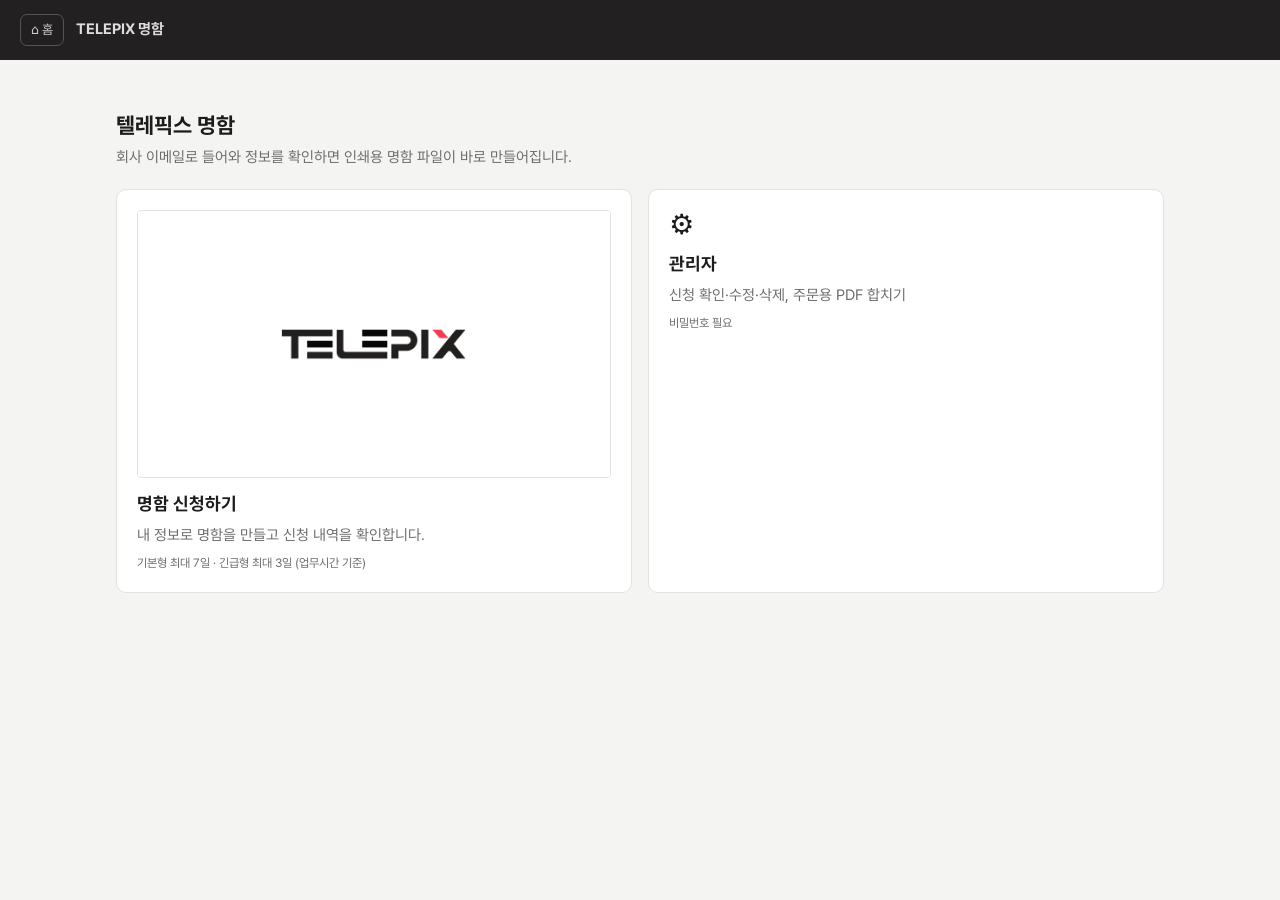
==== index.html @ 3b64cbb9 "명함 신청 사이트 첫 공개 - 홈 / 신청(apply) / 관리자(admin) 페이지 - 기본형·긴급형 CMYK PDF 생성, QR·아이콘 첨부 - 서버는 Google Apps S" ====
<!doctype html>
<html lang="ko">
<head>
<meta charset="utf-8">
<meta name="viewport" content="width=device-width, initial-scale=1">
<meta name="robots" content="noindex, nofollow">
<title>텔레픽스 명함</title>
<link rel="stylesheet" href="css/style.css">
</head>
<body>
<header>
  <a class="home" href="./" data-keep-query title="홈으로">⌂ 홈</a>
  <strong>TELEPIX 명함</strong><span class="sp"></span>
</header>
<main>
  <section class="hero">
    <h1>텔레픽스 명함</h1>
    <p class="sub">회사 이메일로 들어와 정보를 확인하면 인쇄용 명함 파일이 바로 만들어집니다.</p>
  </section>
  <nav class="choices" aria-label="메뉴">
    <a class="choice" href="apply/" data-keep-query>
      <img src="assets/front.png" alt="" class="choice-img">
      <span class="choice-title">명함 신청하기</span>
      <span class="choice-desc">내 정보로 명함을 만들고 신청 내역을 확인합니다.</span>
      <span class="choice-meta">기본형 최대 7일 · 긴급형 최대 3일 (업무시간 기준)</span>
    </a>
    <a class="choice" href="admin/" data-keep-query>
      <span class="choice-icon" aria-hidden="true">⚙</span>
      <span class="choice-title">관리자</span>
      <span class="choice-desc">신청 확인·수정·삭제, 주문용 PDF 합치기</span>
      <span class="choice-meta">비밀번호 필요</span>
    </a>
  </nav>
</main>
<script src="js/nav.js"></script>
</body>
</html>
---- css/style.css ----
@font-face { font-family: 'Pretendard'; font-weight: 400; src: url('../assets/fonts/Pretendard-Regular.otf'); }
@font-face { font-family: 'Pretendard'; font-weight: 600; src: url('../assets/fonts/Pretendard-SemiBold.otf'); }
@font-face { font-family: 'Pretendard'; font-weight: 700; src: url('../assets/fonts/Pretendard-Bold.otf'); }

:root {
  --bg: #f4f4f2; --panel: #fff; --ink: #1c1c1c; --muted: #6b6b6b; --line: #e2e2de;
  --accent: #e6324b; --ok: #1f8a4c; --warn: #b26a00; --err: #c62828;
  --radius: 10px;
}
* { box-sizing: border-box; }
body { margin: 0; background: var(--bg); color: var(--ink); font: 15px/1.55 'Pretendard', system-ui, sans-serif; }
header { background: #232021; color: #ddd; padding: 14px 20px; display: flex; align-items: center; gap: 12px; }
header img { height: 18px; filter: invert(1); }
header .sp { flex: 1; }
header button { background: none; border: 1px solid #555; color: #ccc; }
header .home { padding: 5px 10px; font-size: 13px; border: 1px solid #555; border-radius: 7px; color: #ccc; text-decoration: none; }
header .home:hover { color: #fff; border-color: #888; }
.hero { margin: 24px 0 20px; }
.choices { display: grid; grid-template-columns: repeat(auto-fit, minmax(260px, 1fr)); gap: 16px; }
.choice { display: grid; gap: 6px; align-content: start; background: var(--panel); border: 1px solid var(--line); border-radius: var(--radius); padding: 20px; color: inherit; text-decoration: none; transition: border-color .15s, box-shadow .15s; }
.choice:hover, .choice:focus-visible { border-color: #232021; box-shadow: 0 2px 10px rgba(0,0,0,.08); }
.choice-img { width: 100%; aspect-ratio: 92 / 52; object-fit: cover; border-radius: 4px; border: 1px solid var(--line); margin-bottom: 6px; }
.choice-icon { font-size: 28px; line-height: 1; margin-bottom: 6px; }
.choice-title { font-size: 18px; font-weight: 700; }
.choice-desc { color: var(--muted); }
.choice-meta { font-size: 12px; color: var(--muted); }
main { max-width: 1080px; margin: 0 auto; padding: 24px 16px 60px; }
h1 { font-size: 22px; margin: 0 0 4px; }
h2 { font-size: 17px; margin: 0 0 12px; }
p.sub { color: var(--muted); margin: 0 0 20px; }
.panel { background: var(--panel); border: 1px solid var(--line); border-radius: var(--radius); padding: 20px; margin-bottom: 16px; }
.narrow { max-width: 420px; margin: 40px auto; }
label { display: block; font-size: 13px; font-weight: 600; margin: 12px 0 4px; }
label .opt { font-weight: 400; color: var(--muted); }
label.check { display: flex; gap: 8px; align-items: center; font-weight: 600; margin-top: 16px; cursor: pointer; }
label.check input { width: auto; margin: 0; }
.invalid { border-color: var(--err); background: #fff8f8; }
.imgbox { border: 1px dashed #ccc; border-radius: 7px; padding: 10px; display: grid; gap: 8px; }
.imgbox input[type=file] { border: 0; padding: 0; }
.modal { position: fixed; inset: 0; background: rgba(0,0,0,.45); display: flex; align-items: flex-start; justify-content: center; overflow-y: auto; padding: 24px 16px; z-index: 10; }
.modal > .panel { width: 100%; max-width: 980px; margin: 0; }
.modal > .panel.ask { max-width: 420px; margin-top: 15vh; }
.ask-msg { margin: 0; white-space: pre-line; }
.busy { position: fixed; inset: 0; z-index: 1000; background: rgba(20,20,20,.55); display: flex; align-items: center; justify-content: center; cursor: wait; }
.busy-box { background: #fff; border-radius: var(--radius); padding: 24px 28px; text-align: center; max-width: 320px; box-shadow: 0 6px 24px rgba(0,0,0,.25); }
.busy-msg { font-weight: 600; margin: 12px 0 4px; }
.spinner { width: 34px; height: 34px; margin: 0 auto; border: 3px solid #ddd; border-top-color: #232021; border-radius: 50%; animation: spin .8s linear infinite; }
.spinner.small { width: 16px; height: 16px; border-width: 2px; margin: 0; }
@media (prefers-reduced-motion: reduce) { .spinner { animation-duration: 2.4s; } }
.ask-input { margin-top: 12px; }
button.danger-fill { background: var(--err); color: #fff; border-color: var(--err); }
.detail { font-size: 12px; color: var(--muted); line-height: 1.45; }
button.danger { color: var(--err); border-color: #e6b3b3; }
button.link { border: 0; background: none; padding: 0; color: #1856a8; text-decoration: underline; }
.whoami { font-size: 13px; color: var(--muted); margin: 0 0 6px; }
.whoami #who { color: var(--ink); font-weight: 600; }
.seg { display: grid; grid-template-columns: 1fr 1fr; gap: 8px; }
.seg label { margin: 0; font-weight: 400; cursor: pointer; }
.seg input { position: absolute; opacity: 0; width: 1px; height: 1px; }
.seg span { display: block; border: 1px solid #ccc; border-radius: 7px; padding: 8px 11px; font-weight: 600; }
.seg small { display: block; font-weight: 400; font-size: 12px; color: var(--muted); }
.seg input:checked + span { border-color: #232021; box-shadow: inset 0 0 0 1px #232021; background: #f6f6f4; }
.seg input:focus-visible + span { outline: 2px solid #333; outline-offset: 2px; }
input, textarea, select { width: 100%; padding: 9px 11px; border: 1px solid #ccc; border-radius: 7px; font: inherit; background: #fff; }
input:focus, textarea:focus { outline: 2px solid #333; outline-offset: -1px; }
.hint { font-size: 12px; color: var(--muted); margin-top: 3px; }
button { font: inherit; padding: 9px 16px; border-radius: 7px; border: 1px solid #bbb; background: #fff; cursor: pointer; }
button.primary { background: #232021; color: #fff; border-color: #232021; }
button.accent { background: var(--accent); color: #fff; border-color: var(--accent); }
button:disabled { opacity: .5; cursor: default; }
button.icon { padding: 8px 10px; line-height: 0; }
button.icon:hover { background: #f0f0ee; }
button.icon.spin svg { animation: spin .8s linear infinite; }
@keyframes spin { to { transform: rotate(360deg); } }
.row { display: flex; gap: 10px; align-items: center; flex-wrap: wrap; }
.row > * { flex: 0 0 auto; }
.grid2 { display: grid; grid-template-columns: 1fr 1fr; gap: 0 12px; }
.layout { display: grid; grid-template-columns: minmax(0, 380px) minmax(0, 1fr); gap: 16px; align-items: start; }
.preview { position: sticky; top: 16px; }
.cards { display: grid; gap: 12px; }
.card-face { width: 100%; aspect-ratio: 92 / 52; border-radius: 4px; box-shadow: 0 1px 6px rgba(0,0,0,.18); overflow: hidden; background: #fff; position: relative; }
.card-face svg, .card-face img { display: block; width: 100%; height: 100%; }
.trim { position: absolute; inset: calc(100% / 52 * 1) calc(100% / 92 * 1); border: 1px dashed rgba(230,50,75,.7); pointer-events: none; }
.cap { font-size: 12px; color: var(--muted); margin: 4px 0 0; }
.msg { padding: 10px 12px; border-radius: 7px; font-size: 14px; margin-top: 12px; white-space: pre-line; }
.msg.warn { background: #fff4e0; color: var(--warn); }
.msg.err { background: #fdecea; color: var(--err); }
.msg.ok { background: #e8f5ee; color: var(--ok); }
.msg.info { background: #eef2f7; color: #345; }
.msg:empty { display: none; }
.badge { display: inline-block; padding: 1px 8px; border-radius: 99px; font-size: 12px; background: #eee; }
.badge.대기 { background: #fff4e0; color: var(--warn); }
.badge.승인 { background: #e3f0ff; color: #1856a8; }
.badge.반려 { background: #fdecea; color: var(--err); }
.badge.주문완료 { background: #e8f5ee; color: var(--ok); }
.badge.대체됨, .badge.파일삭제 { color: #999; }
table { width: 100%; border-collapse: collapse; font-size: 14px; }
th, td { text-align: left; padding: 8px 6px; border-bottom: 1px solid var(--line); vertical-align: top; }
th { font-size: 12px; color: var(--muted); font-weight: 600; }
td .w { color: var(--warn); font-size: 12px; white-space: pre-line; }
.toolbar { display: flex; gap: 8px; flex-wrap: wrap; align-items: center; margin-bottom: 12px; }
.toolbar .sp { flex: 1; }
.thumb { width: 150px; aspect-ratio: 92/52; display: block; border-radius: 3px; background: #ddd; }
.hidden { display: none !important; }
.demo-banner { background: #fff4e0; color: var(--warn); text-align: center; padding: 6px; font-size: 13px; }
.tablewrap { overflow-x: auto; }
@media (max-width: 760px) {
  .layout { grid-template-columns: 1fr; }
  .preview { position: static; order: -1; }
  .grid2 { grid-template-columns: 1fr; }
  .thumb { width: 110px; }
  header { padding: 10px 16px; font-size: 14px; }
  header #who { display: none; }
  header button { padding: 5px 10px; font-size: 13px; }
}
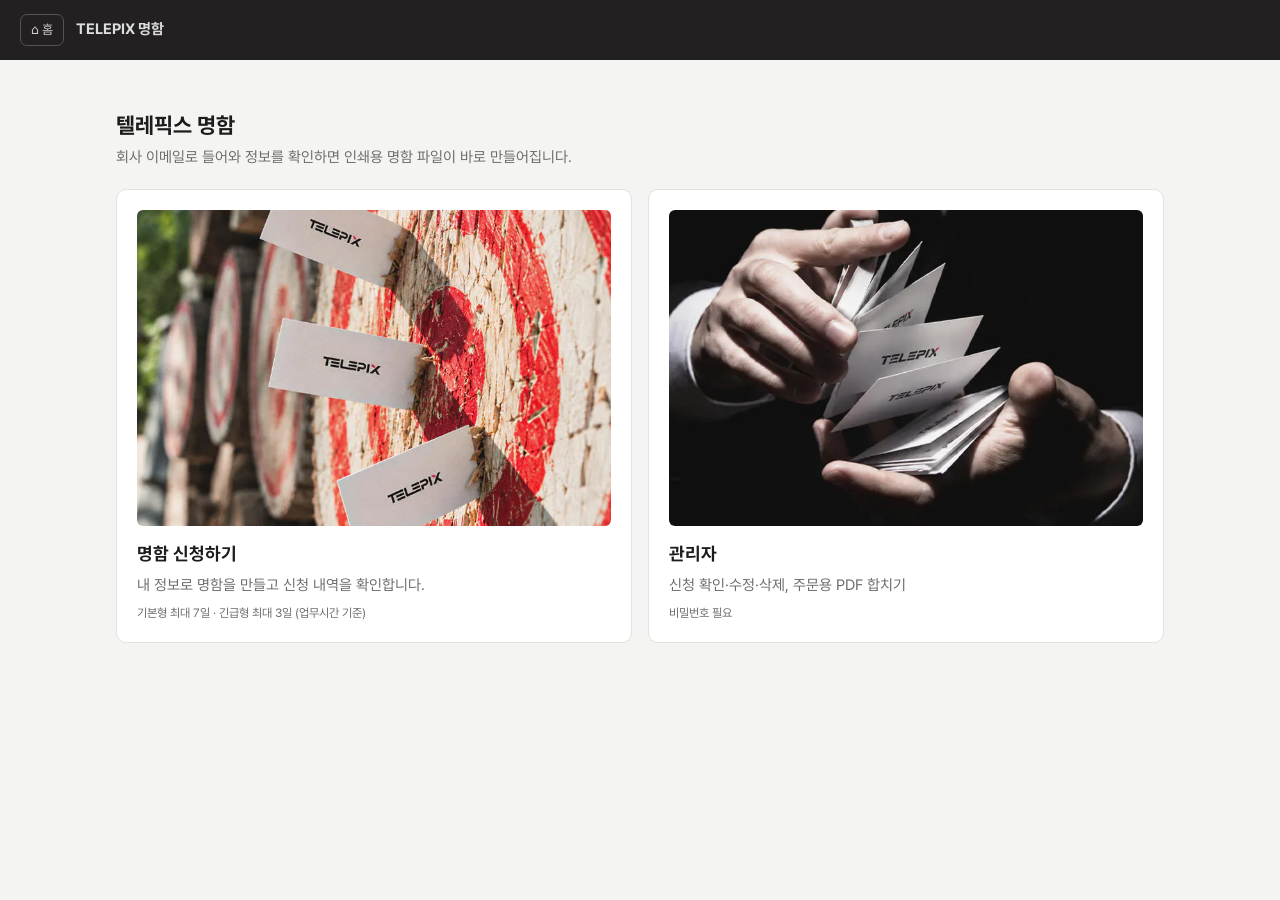
==== commit b32ca866: "홈 화면 선택 카드에 사진 추가 - 명함 신청하기: 과녁 사진, 관리자: 카드 섞는 손 사진 (webp, 3:2)  Co-Authored-By: Claude Opus 5.5 <no" ====
--- a/index.html
+++ b/index.html
@@ -19,13 +19,13 @@
   </section>
   <nav class="choices" aria-label="메뉴">
     <a class="choice" href="apply/" data-keep-query>
-      <img src="assets/front.png" alt="" class="choice-img">
+      <span class="choice-photo"><img src="assets/home-apply.webp" alt="" onerror="this.parentNode.classList.add('empty')"></span>
       <span class="choice-title">명함 신청하기</span>
       <span class="choice-desc">내 정보로 명함을 만들고 신청 내역을 확인합니다.</span>
       <span class="choice-meta">기본형 최대 7일 · 긴급형 최대 3일 (업무시간 기준)</span>
     </a>
     <a class="choice" href="admin/" data-keep-query>
-      <span class="choice-icon" aria-hidden="true">⚙</span>
+      <span class="choice-photo dark"><img src="assets/home-admin.webp" alt="" onerror="this.parentNode.classList.add('empty')"></span>
       <span class="choice-title">관리자</span>
       <span class="choice-desc">신청 확인·수정·삭제, 주문용 PDF 합치기</span>
       <span class="choice-meta">비밀번호 필요</span>
--- a/css/style.css
+++ b/css/style.css
@@ -19,8 +19,13 @@
 .choices { display: grid; grid-template-columns: repeat(auto-fit, minmax(260px, 1fr)); gap: 16px; }
 .choice { display: grid; gap: 6px; align-content: start; background: var(--panel); border: 1px solid var(--line); border-radius: var(--radius); padding: 20px; color: inherit; text-decoration: none; transition: border-color .15s, box-shadow .15s; }
 .choice:hover, .choice:focus-visible { border-color: #232021; box-shadow: 0 2px 10px rgba(0,0,0,.08); }
-.choice-img { width: 100%; aspect-ratio: 92 / 52; object-fit: cover; border-radius: 4px; border: 1px solid var(--line); margin-bottom: 6px; }
-.choice-icon { font-size: 28px; line-height: 1; margin-bottom: 6px; }
+/* 홈 선택 카드 사진 (3:2). 파일이 없으면 빈 회색 칸 */
+.choice-photo { display: block; aspect-ratio: 3 / 2; border-radius: 6px; overflow: hidden; background: #e9e8e4; margin-bottom: 8px; }
+.choice-photo.dark { background: #1c1c1c; }
+.choice-photo img { display: block; width: 100%; height: 100%; object-fit: cover; transition: transform .3s ease; }
+.choice-photo.empty img { display: none; }
+.choice:hover .choice-photo img, .choice:focus-visible .choice-photo img { transform: scale(1.03); }
+@media (prefers-reduced-motion: reduce) { .choice-photo img { transition: none; } }
 .choice-title { font-size: 18px; font-weight: 700; }
 .choice-desc { color: var(--muted); }
 .choice-meta { font-size: 12px; color: var(--muted); }
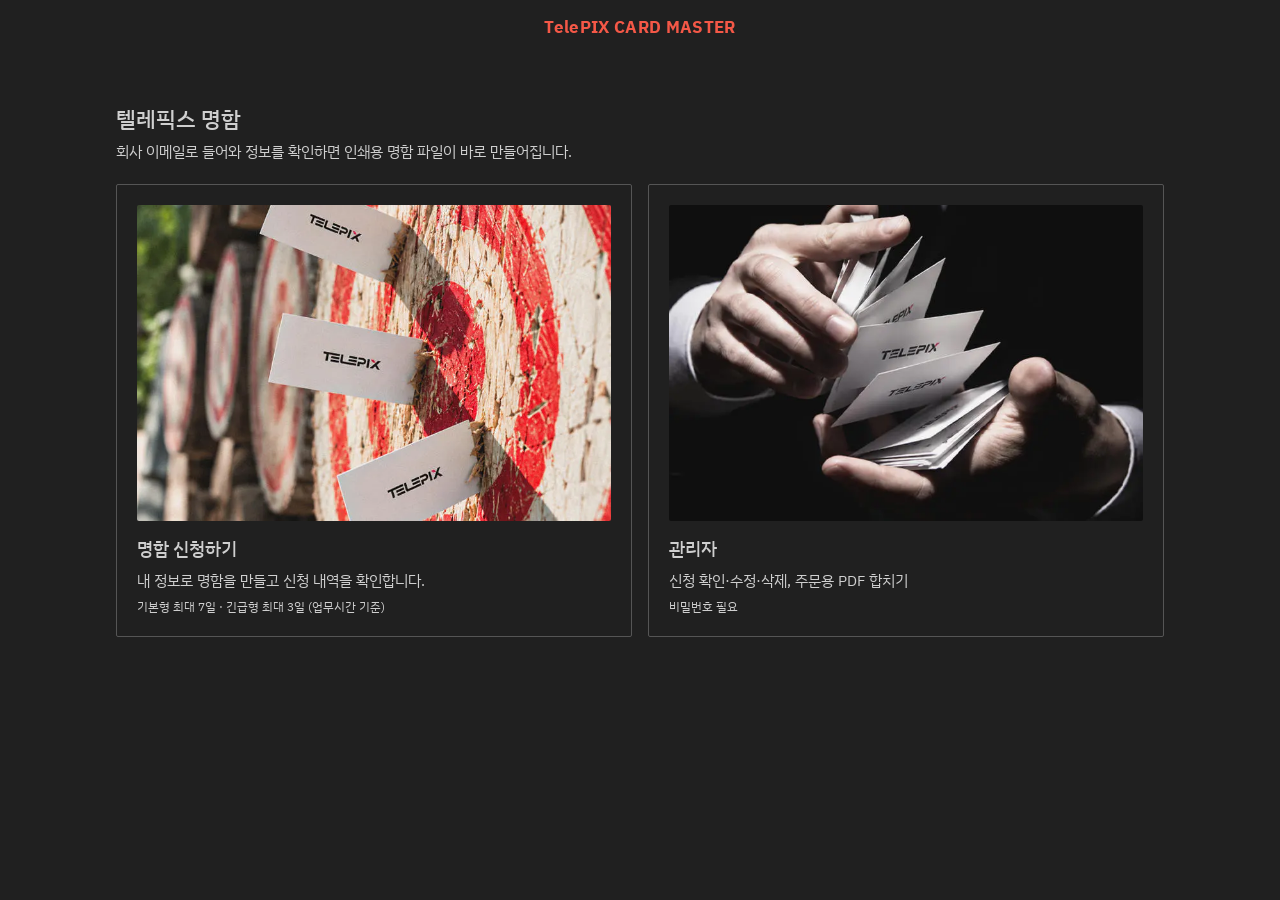
==== commit 64f442f8: "화면 개편: 다크 모드 색 토큰, IBM Plex Sans KR, 헤더 TelePIX CARD MASTER, 호버 글리치, 2px 모서리 관리자: 선택 체크박스·선택 PDF 합치기" ====
--- a/index.html
+++ b/index.html
@@ -5,12 +5,14 @@
 <meta name="viewport" content="width=device-width, initial-scale=1">
 <meta name="robots" content="noindex, nofollow">
 <title>텔레픽스 명함</title>
+<link rel="preconnect" href="https://fonts.googleapis.com">
+<link rel="preconnect" href="https://fonts.gstatic.com" crossorigin>
+<link rel="stylesheet" href="https://fonts.googleapis.com/css2?family=IBM+Plex+Sans+KR:wght@400;500;700&display=swap">
 <link rel="stylesheet" href="css/style.css">
 </head>
 <body>
 <header>
-  <a class="home" href="./" data-keep-query title="홈으로">⌂ 홈</a>
-  <strong>TELEPIX 명함</strong><span class="sp"></span>
+  <a class="brand" href="./" data-keep-query title="홈으로">TelePIX CARD MASTER</a>
 </header>
 <main>
   <section class="hero">
--- a/css/style.css
+++ b/css/style.css
@@ -1,113 +1,150 @@
-@font-face { font-family: 'Pretendard'; font-weight: 400; src: url('../assets/fonts/Pretendard-Regular.otf'); }
-@font-face { font-family: 'Pretendard'; font-weight: 600; src: url('../assets/fonts/Pretendard-SemiBold.otf'); }
-@font-face { font-family: 'Pretendard'; font-weight: 700; src: url('../assets/fonts/Pretendard-Bold.otf'); }
+/* 화면 글꼴: IBM Plex Sans KR (구글 폰트, 각 html 의 <link>로 불러옴). 명함 PDF 글꼴은 Pretendard 그대로 (card.js) */
 
+/* 화면 색은 이 토큰만 쓴다 (명함 미리보기 색은 card.js 가 정하므로 별개).
+   - 글자(본문·굵은 글씨·링크·작은 글씨)는 OnSurface
+   - 외곽선은 Outline. 비활성(disabled)·placeholder 는 OnSurface-Dim
+   - 색이 들어가는 곳(강조·경고·선택)은 Accent. 선택된 것은 배경 Accent + 안쪽 글자 OnSurface-Inverted
+   - 칸 배경은 OnSurface-Dim 을 투명하게 (--soft) */
 :root {
-  --bg: #f4f4f2; --panel: #fff; --ink: #1c1c1c; --muted: #6b6b6b; --line: #e2e2de;
-  --accent: #e6324b; --ok: #1f8a4c; --warn: #b26a00; --err: #c62828;
-  --radius: 10px;
+  color-scheme: dark;
+  --surface: #202020;
+  --on-surface: #CFCFCF;
+  --on-surface-dim: #7E7E7E;
+  --on-surface-inverted: #202020;
+  --accent: #F45847;
+  --outline: #555555;
+  --line: var(--outline);              /* 외곽선 */
+  --soft: rgba(126, 126, 126, .12);    /* OnSurface-Dim 12% — 칸·잠금 배경 */
+  /* 글자 굵기: 보통은 Regular, 가장 굵은 것도 Medium 까지 */
+  --flicker: flicker .1s steps(1, end);
+  --regular: 400;
+  --medium: 500;
+  /* 모서리 둥글기: 모두 2px 이하 */
+  --radius: 2px;      /* 패널·카드·창·사진 */
+  --radius-sm: 2px;   /* 버튼·입력칸·안내 상자 */
 }
 * { box-sizing: border-box; }
-body { margin: 0; background: var(--bg); color: var(--ink); font: 15px/1.55 'Pretendard', system-ui, sans-serif; }
-header { background: #232021; color: #ddd; padding: 14px 20px; display: flex; align-items: center; gap: 12px; }
-header img { height: 18px; filter: invert(1); }
-header .sp { flex: 1; }
-header button { background: none; border: 1px solid #555; color: #ccc; }
-header .home { padding: 5px 10px; font-size: 13px; border: 1px solid #555; border-radius: 7px; color: #ccc; text-decoration: none; }
-header .home:hover { color: #fff; border-color: #888; }
+body { margin: 0; background: var(--surface); color: var(--on-surface); font: var(--regular) 15px/1.55 'IBM Plex Sans KR', system-ui, sans-serif; }
+b, strong, h1, h2, h3, th { font-weight: var(--medium); }
+::selection { background: var(--accent); color: var(--on-surface-inverted); }
+a { color: var(--on-surface); }
+header { background: var(--surface); color: var(--on-surface); padding: 14px 20px; display: flex; align-items: center; justify-content: center; }
+/* 가운데 사이트 이름 = 홈 버튼. 굵기 규칙(최대 Medium)의 유일한 예외로 700 */
+header .brand { color: var(--accent); font-weight: 700; font-size: 17px; letter-spacing: .02em; text-decoration: none; }
+header .brand:hover { animation: var(--flicker); }
 .hero { margin: 24px 0 20px; }
 .choices { display: grid; grid-template-columns: repeat(auto-fit, minmax(260px, 1fr)); gap: 16px; }
-.choice { display: grid; gap: 6px; align-content: start; background: var(--panel); border: 1px solid var(--line); border-radius: var(--radius); padding: 20px; color: inherit; text-decoration: none; transition: border-color .15s, box-shadow .15s; }
-.choice:hover, .choice:focus-visible { border-color: #232021; box-shadow: 0 2px 10px rgba(0,0,0,.08); }
-/* 홈 선택 카드 사진 (3:2). 파일이 없으면 빈 회색 칸 */
-.choice-photo { display: block; aspect-ratio: 3 / 2; border-radius: 6px; overflow: hidden; background: #e9e8e4; margin-bottom: 8px; }
-.choice-photo.dark { background: #1c1c1c; }
-.choice-photo img { display: block; width: 100%; height: 100%; object-fit: cover; transition: transform .3s ease; }
+.choice { display: grid; gap: 6px; align-content: start; background: var(--surface); border: 1px solid var(--line); border-radius: var(--radius); padding: 20px; color: inherit; text-decoration: none; }
+/* 올리면 배경 Accent, 안의 글자 OnSurface-Inverted */
+.choice:hover, .choice:focus-visible { background: var(--accent); border-color: var(--accent); color: var(--on-surface-inverted); outline: none; animation: var(--flicker); }
+/* 홈 선택 카드 사진 (3:2). 파일이 없으면 빈 칸 */
+.choice-photo { display: block; aspect-ratio: 3 / 2; border-radius: var(--radius); overflow: hidden; background: var(--soft); margin-bottom: 8px; }
+.choice-photo img { display: block; width: 100%; height: 100%; object-fit: cover; }
 .choice-photo.empty img { display: none; }
-.choice:hover .choice-photo img, .choice:focus-visible .choice-photo img { transform: scale(1.03); }
-@media (prefers-reduced-motion: reduce) { .choice-photo img { transition: none; } }
-.choice-title { font-size: 18px; font-weight: 700; }
-.choice-desc { color: var(--muted); }
-.choice-meta { font-size: 12px; color: var(--muted); }
+.choice-title { font-size: 18px; font-weight: var(--medium); }
+.choice-meta { font-size: 12px; }
 main { max-width: 1080px; margin: 0 auto; padding: 24px 16px 60px; }
 h1 { font-size: 22px; margin: 0 0 4px; }
 h2 { font-size: 17px; margin: 0 0 12px; }
-p.sub { color: var(--muted); margin: 0 0 20px; }
-.panel { background: var(--panel); border: 1px solid var(--line); border-radius: var(--radius); padding: 20px; margin-bottom: 16px; }
+p.sub { margin: 0 0 20px; }
+.panel { background: var(--surface); border: 1px solid var(--line); border-radius: var(--radius); padding: 20px; margin-bottom: 16px; }
 .narrow { max-width: 420px; margin: 40px auto; }
-label { display: block; font-size: 13px; font-weight: 600; margin: 12px 0 4px; }
-label .opt { font-weight: 400; color: var(--muted); }
-label.check { display: flex; gap: 8px; align-items: center; font-weight: 600; margin-top: 16px; cursor: pointer; }
+label { display: block; font-size: 13px; font-weight: var(--medium); margin: 12px 0 4px; }
+label .opt { font-weight: var(--regular); }
+label.check { display: flex; gap: 8px; align-items: center; font-weight: var(--medium); margin-top: 16px; cursor: pointer; }
 label.check input { width: auto; margin: 0; }
-.invalid { border-color: var(--err); background: #fff8f8; }
-.imgbox { border: 1px dashed #ccc; border-radius: 7px; padding: 10px; display: grid; gap: 8px; }
-.imgbox input[type=file] { border: 0; padding: 0; }
-.modal { position: fixed; inset: 0; background: rgba(0,0,0,.45); display: flex; align-items: flex-start; justify-content: center; overflow-y: auto; padding: 24px 16px; z-index: 10; }
+.options { border: 1px solid var(--line); border-radius: var(--radius-sm); padding: 4px 12px 10px; }
+.options label.check { margin-top: 6px; }
+.invalid { border-color: var(--accent) !important; }
+.imgbox { border: 1px dashed var(--line); border-radius: var(--radius-sm); padding: 10px; display: grid; gap: 8px; }
+.imgbox input[type=file] { border: 0; padding: 0; background: none; }
+input[type=file]::file-selector-button { font: inherit; padding: 6px 12px; margin-right: 10px; border-radius: var(--radius-sm); border: 1px solid var(--line); background: var(--surface); color: var(--on-surface); cursor: pointer; }
+input[type=file]::file-selector-button:hover { background: var(--accent); border-color: var(--accent); color: var(--on-surface-inverted); animation: var(--flicker); }
+.modal { position: fixed; inset: 0; background: rgba(32, 32, 32, .85); display: flex; align-items: flex-start; justify-content: center; overflow-y: auto; padding: 24px 16px; z-index: 10; }
 .modal > .panel { width: 100%; max-width: 980px; margin: 0; }
 .modal > .panel.ask { max-width: 420px; margin-top: 15vh; }
 .ask-msg { margin: 0; white-space: pre-line; }
-.busy { position: fixed; inset: 0; z-index: 1000; background: rgba(20,20,20,.55); display: flex; align-items: center; justify-content: center; cursor: wait; }
-.busy-box { background: #fff; border-radius: var(--radius); padding: 24px 28px; text-align: center; max-width: 320px; box-shadow: 0 6px 24px rgba(0,0,0,.25); }
-.busy-msg { font-weight: 600; margin: 12px 0 4px; }
-.spinner { width: 34px; height: 34px; margin: 0 auto; border: 3px solid #ddd; border-top-color: #232021; border-radius: 50%; animation: spin .8s linear infinite; }
+.busy { position: fixed; inset: 0; z-index: 1000; background: rgba(32, 32, 32, .85); display: flex; align-items: center; justify-content: center; cursor: wait; }
+.busy-box { background: var(--surface); border: 1px solid var(--line); border-radius: var(--radius); padding: 24px 28px; text-align: center; max-width: 320px; }
+.busy-msg { font-weight: var(--medium); margin: 12px 0 4px; }
+.spinner { width: 34px; height: 34px; margin: 0 auto; border: 3px solid var(--on-surface-dim); border-top-color: var(--accent); border-radius: 50%; animation: spin .8s linear infinite; }
 .spinner.small { width: 16px; height: 16px; border-width: 2px; margin: 0; }
 @media (prefers-reduced-motion: reduce) { .spinner { animation-duration: 2.4s; } }
 .ask-input { margin-top: 12px; }
-button.danger-fill { background: var(--err); color: #fff; border-color: var(--err); }
-.detail { font-size: 12px; color: var(--muted); line-height: 1.45; }
-button.danger { color: var(--err); border-color: #e6b3b3; }
-button.link { border: 0; background: none; padding: 0; color: #1856a8; text-decoration: underline; }
-.whoami { font-size: 13px; color: var(--muted); margin: 0 0 6px; }
-.whoami #who { color: var(--ink); font-weight: 600; }
+/* 신청 화면: 관리자 동의 전에는 개인정보 칸을 잠금 */
+input.locked { background: var(--soft); border-color: transparent; color: var(--on-surface-dim); cursor: pointer; }
+input.locked:hover { color: var(--on-surface); animation: var(--flicker); }
+.detail { font-size: 12px; line-height: 1.45; }
+button.link { border: 0; background: none; padding: 0; color: var(--on-surface); text-decoration: underline; }
+button.link:hover:not(:disabled) { background: none; color: var(--accent); animation: var(--flicker); }
+.whoami { font-size: 13px; margin: 0 0 6px; }
+.whoami #who { font-weight: var(--medium); }
+/* 명함 타입 고르기: 선택된 칸은 배경 Accent */
 .seg { display: grid; grid-template-columns: 1fr 1fr; gap: 8px; }
-.seg label { margin: 0; font-weight: 400; cursor: pointer; }
+.seg label { margin: 0; font-weight: var(--regular); cursor: pointer; }
 .seg input { position: absolute; opacity: 0; width: 1px; height: 1px; }
-.seg span { display: block; border: 1px solid #ccc; border-radius: 7px; padding: 8px 11px; font-weight: 600; }
-.seg small { display: block; font-weight: 400; font-size: 12px; color: var(--muted); }
-.seg input:checked + span { border-color: #232021; box-shadow: inset 0 0 0 1px #232021; background: #f6f6f4; }
-.seg input:focus-visible + span { outline: 2px solid #333; outline-offset: 2px; }
-input, textarea, select { width: 100%; padding: 9px 11px; border: 1px solid #ccc; border-radius: 7px; font: inherit; background: #fff; }
-input:focus, textarea:focus { outline: 2px solid #333; outline-offset: -1px; }
-.hint { font-size: 12px; color: var(--muted); margin-top: 3px; }
-button { font: inherit; padding: 9px 16px; border-radius: 7px; border: 1px solid #bbb; background: #fff; cursor: pointer; }
-button.primary { background: #232021; color: #fff; border-color: #232021; }
-button.accent { background: var(--accent); color: #fff; border-color: var(--accent); }
-button:disabled { opacity: .5; cursor: default; }
-button.icon { padding: 8px 10px; line-height: 0; }
-button.icon:hover { background: #f0f0ee; }
+.seg span { display: block; border: 1px solid var(--line); border-radius: var(--radius-sm); padding: 8px 11px; font-weight: var(--medium); }
+.seg small { display: block; font-weight: var(--regular); font-size: 12px; }
+.seg label:hover span { border-color: var(--accent); animation: var(--flicker); }
+.seg input:checked + span { background: var(--accent); border-color: var(--accent); color: var(--on-surface-inverted); }
+.seg input:focus-visible + span { outline: 2px solid var(--accent); outline-offset: 2px; }
+input, textarea, select { width: 100%; padding: 9px 11px; border: 1px solid var(--line); border-radius: var(--radius-sm); font: inherit; background: var(--surface); color: var(--on-surface); }
+input::placeholder, textarea::placeholder { color: var(--on-surface-dim); }
+input[type=checkbox], input[type=radio] { width: auto; accent-color: var(--accent); }
+input:focus, textarea:focus, select:focus { outline: 2px solid var(--accent); outline-offset: -1px; border-color: transparent; }
+select option { background: var(--surface); color: var(--on-surface); }
+select option:checked { background: var(--accent); color: var(--on-surface-inverted); }
+.hint { font-size: 12px; margin-top: 3px; }
+/* 버튼: 기본은 테두리만, 강조(primary·accent·danger 계열)는 배경 Accent. 올리면 배경 Accent */
+button { font: inherit; padding: 9px 16px; border-radius: var(--radius-sm); border: 1px solid var(--line); background: var(--surface); color: var(--on-surface); cursor: pointer; }
+button:hover:not(:disabled) { background: var(--accent); border-color: var(--accent); color: var(--on-surface-inverted); animation: var(--flicker); }
+button.primary, button.accent, button.blue, button.danger-fill { background: var(--accent); border-color: var(--accent); color: var(--on-surface-inverted); font-weight: var(--medium); }
+button.danger { color: var(--accent); border-color: var(--accent); }
+button:disabled { color: var(--on-surface-dim); border-color: var(--on-surface-dim); background: var(--surface); cursor: default; }
+button.primary:disabled, button.accent:disabled { background: var(--on-surface-dim); border-color: var(--on-surface-dim); color: var(--on-surface-inverted); }
+input:disabled, select:disabled, textarea:disabled { color: var(--on-surface-dim); }
+/* 아이콘 버튼(수정·내려받기·삭제): 같은 크기의 정사각형 */
+button.icon { width: 36px; height: 36px; padding: 0; line-height: 0; display: inline-flex; align-items: center; justify-content: center; }
 button.icon.spin svg { animation: spin .8s linear infinite; }
+:focus-visible { outline-color: var(--accent); }
 @keyframes spin { to { transform: rotate(360deg); } }
+/* 호버 효과: 0.1초 동안 은은하게 깜빡이며 1px 어긋나는 글리치 후 호버 모양으로 멈춘다 (--flicker) */
+@keyframes flicker {
+  0%   { opacity: .8;  transform: translateX(-1px); }
+  20%  { opacity: 1;   transform: none; }
+  40%  { opacity: .8;  transform: translateX(1px); }
+  60%  { opacity: 1;   transform: none; }
+  80%  { opacity: .8; }
+  100% { opacity: 1; }
+}
+/* 움직임 줄이기 설정을 켠 사람에게는 깜빡이지 않는다 (빛 깜빡임에 민감한 사람 보호) */
+@media (prefers-reduced-motion: reduce) { :root { --flicker: none; } }
 .row { display: flex; gap: 10px; align-items: center; flex-wrap: wrap; }
 .row > * { flex: 0 0 auto; }
 .grid2 { display: grid; grid-template-columns: 1fr 1fr; gap: 0 12px; }
 .layout { display: grid; grid-template-columns: minmax(0, 380px) minmax(0, 1fr); gap: 16px; align-items: start; }
 .preview { position: sticky; top: 16px; }
 .cards { display: grid; gap: 12px; }
-.card-face { width: 100%; aspect-ratio: 92 / 52; border-radius: 4px; box-shadow: 0 1px 6px rgba(0,0,0,.18); overflow: hidden; background: #fff; position: relative; }
+.card-face { width: 100%; aspect-ratio: 92 / 52; border-radius: var(--radius); outline: 1px solid var(--line); overflow: hidden; background: #fff; position: relative; }
 .card-face svg, .card-face img { display: block; width: 100%; height: 100%; }
-.trim { position: absolute; inset: calc(100% / 52 * 1) calc(100% / 92 * 1); border: 1px dashed rgba(230,50,75,.7); pointer-events: none; }
-.cap { font-size: 12px; color: var(--muted); margin: 4px 0 0; }
-.msg { padding: 10px 12px; border-radius: 7px; font-size: 14px; margin-top: 12px; white-space: pre-line; }
-.msg.warn { background: #fff4e0; color: var(--warn); }
-.msg.err { background: #fdecea; color: var(--err); }
-.msg.ok { background: #e8f5ee; color: var(--ok); }
-.msg.info { background: #eef2f7; color: #345; }
+.trim { position: absolute; inset: calc(100% / 52 * 1) calc(100% / 92 * 1); border: 1px dashed var(--accent); pointer-events: none; }
+.cap { font-size: 12px; margin: 4px 0 0; }
+/* 안내 상자: 색이 필요한 것(경고·오류·완료)은 Accent, 일반 안내는 OnSurface */
+.msg { padding: 10px 12px; border-radius: var(--radius-sm); font-size: 14px; margin-top: 12px; white-space: pre-line; border: 1px solid var(--line); }
+.msg.warn, .msg.err, .msg.ok { border-color: var(--accent); color: var(--accent); }
+.msg.err { background: var(--accent); color: var(--on-surface-inverted); }
+.msg.info { background: var(--soft); border-color: transparent; }
 .msg:empty { display: none; }
-.badge { display: inline-block; padding: 1px 8px; border-radius: 99px; font-size: 12px; background: #eee; }
-.badge.대기 { background: #fff4e0; color: var(--warn); }
-.badge.승인 { background: #e3f0ff; color: #1856a8; }
-.badge.반려 { background: #fdecea; color: var(--err); }
-.badge.주문완료 { background: #e8f5ee; color: var(--ok); }
-.badge.대체됨, .badge.파일삭제 { color: #999; }
 table { width: 100%; border-collapse: collapse; font-size: 14px; }
 th, td { text-align: left; padding: 8px 6px; border-bottom: 1px solid var(--line); vertical-align: top; }
-th { font-size: 12px; color: var(--muted); font-weight: 600; }
-td .w { color: var(--warn); font-size: 12px; white-space: pre-line; }
+th { font-size: 12px; font-weight: var(--medium); }
+th.sel, td.sel { width: 28px; padding-right: 0; }
+td .w { color: var(--accent); font-size: 12px; white-space: pre-line; }
 .toolbar { display: flex; gap: 8px; flex-wrap: wrap; align-items: center; margin-bottom: 12px; }
 .toolbar .sp { flex: 1; }
-.thumb { width: 150px; aspect-ratio: 92/52; display: block; border-radius: 3px; background: #ddd; }
+.thumb { width: 150px; aspect-ratio: 92/52; display: block; border-radius: var(--radius); background: var(--soft); }
 .hidden { display: none !important; }
-.demo-banner { background: #fff4e0; color: var(--warn); text-align: center; padding: 6px; font-size: 13px; }
+.demo-banner { background: var(--accent); color: var(--on-surface-inverted); text-align: center; padding: 6px; font-size: 13px; font-weight: var(--medium); }
 .tablewrap { overflow-x: auto; }
 @media (max-width: 760px) {
   .layout { grid-template-columns: 1fr; }
@@ -115,6 +152,4 @@
   .grid2 { grid-template-columns: 1fr; }
   .thumb { width: 110px; }
   header { padding: 10px 16px; font-size: 14px; }
-  header #who { display: none; }
-  header button { padding: 5px 10px; font-size: 13px; }
 }
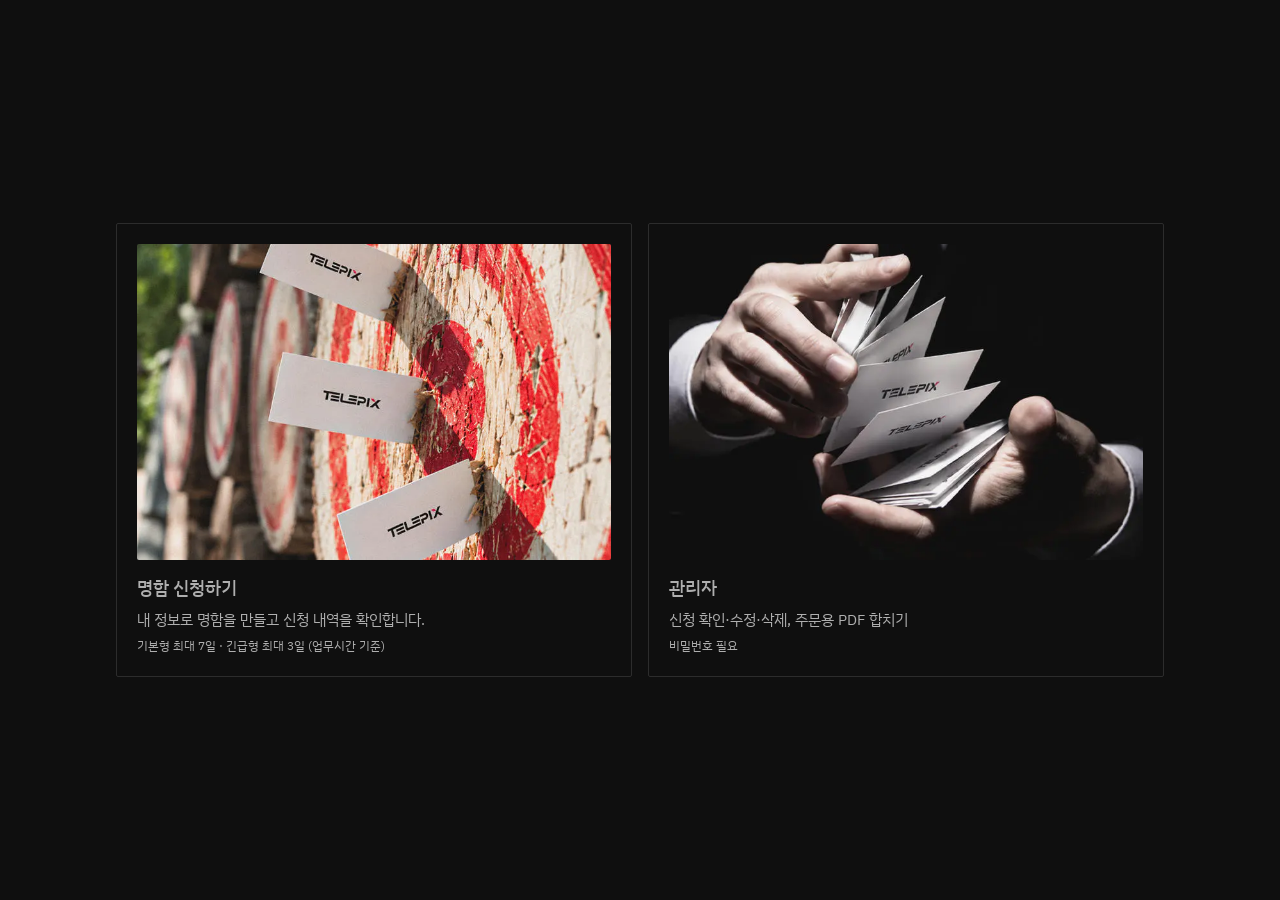
==== commit 961b151a: "헤더 삭제, 단계별 제목 왼쪽 뒤로 버튼, 홈 설명 삭제, 홈·로그인 화면 세로 가운데 Co-Authored-By: Claude Opus 5.5 <noreply@anthropic." ====
--- a/index.html
+++ b/index.html
@@ -7,18 +7,11 @@
 <title>텔레픽스 명함</title>
 <link rel="preconnect" href="https://fonts.googleapis.com">
 <link rel="preconnect" href="https://fonts.gstatic.com" crossorigin>
-<link rel="stylesheet" href="https://fonts.googleapis.com/css2?family=IBM+Plex+Sans+KR:wght@400;500;700&display=swap">
+<link rel="stylesheet" href="https://fonts.googleapis.com/css2?family=IBM+Plex+Sans+KR:wght@400;500&display=swap">
 <link rel="stylesheet" href="css/style.css">
 </head>
-<body>
-<header>
-  <a class="brand" href="./" data-keep-query title="홈으로">TelePIX CARD MASTER</a>
-</header>
+<body class="home-page">
 <main>
-  <section class="hero">
-    <h1>텔레픽스 명함</h1>
-    <p class="sub">회사 이메일로 들어와 정보를 확인하면 인쇄용 명함 파일이 바로 만들어집니다.</p>
-  </section>
   <nav class="choices" aria-label="메뉴">
     <a class="choice" href="apply/" data-keep-query>
       <span class="choice-photo"><img src="assets/home-apply.webp" alt="" onerror="this.parentNode.classList.add('empty')"></span>
--- a/css/style.css
+++ b/css/style.css
@@ -7,12 +7,12 @@
    - 칸 배경은 OnSurface-Dim 을 투명하게 (--soft) */
 :root {
   color-scheme: dark;
-  --surface: #202020;
-  --on-surface: #CFCFCF;
-  --on-surface-dim: #7E7E7E;
+  --surface: #0f0f0f;
+  --on-surface: #afafaf;
+  --on-surface-dim: #707070;
   --on-surface-inverted: #202020;
   --accent: #F45847;
-  --outline: #555555;
+  --outline: #2c2c2c;
   --line: var(--outline);              /* 외곽선 */
   --soft: rgba(126, 126, 126, .12);    /* OnSurface-Dim 12% — 칸·잠금 배경 */
   /* 글자 굵기: 보통은 Regular, 가장 굵은 것도 Medium 까지 */
@@ -28,11 +28,6 @@
 b, strong, h1, h2, h3, th { font-weight: var(--medium); }
 ::selection { background: var(--accent); color: var(--on-surface-inverted); }
 a { color: var(--on-surface); }
-header { background: var(--surface); color: var(--on-surface); padding: 14px 20px; display: flex; align-items: center; justify-content: center; }
-/* 가운데 사이트 이름 = 홈 버튼. 굵기 규칙(최대 Medium)의 유일한 예외로 700 */
-header .brand { color: var(--accent); font-weight: 700; font-size: 17px; letter-spacing: .02em; text-decoration: none; }
-header .brand:hover { animation: var(--flicker); }
-.hero { margin: 24px 0 20px; }
 .choices { display: grid; grid-template-columns: repeat(auto-fit, minmax(260px, 1fr)); gap: 16px; }
 .choice { display: grid; gap: 6px; align-content: start; background: var(--surface); border: 1px solid var(--line); border-radius: var(--radius); padding: 20px; color: inherit; text-decoration: none; }
 /* 올리면 배경 Accent, 안의 글자 OnSurface-Inverted */
@@ -146,10 +141,21 @@
 .hidden { display: none !important; }
 .demo-banner { background: var(--accent); color: var(--on-surface-inverted); text-align: center; padding: 6px; font-size: 13px; font-weight: var(--medium); }
 .tablewrap { overflow-x: auto; }
+/* 홈·이메일 입력·관리자 비밀번호 화면: 모바일보다 넓은 화면에서는 화면 세로 가운데에 */
+@media (min-width: 761px) {
+  body.home-page, body.centered { min-height: 100vh; display: flex; flex-direction: column; }
+  body.home-page main, body.centered main { flex: 1; width: 100%; display: flex; flex-direction: column; justify-content: center; padding-bottom: 24px; }
+  body.centered .narrow { margin: 0 auto; width: 100%; }
+}
+/* 제목 왼쪽 ← 뒤로 버튼 */
+.title-row { display: flex; align-items: center; gap: 10px; margin: 0 0 12px; }
+.title-row h1, .title-row h2 { margin: 0; }
+.icon.back { flex: 0 0 auto; color: var(--on-surface); text-decoration: none; border: 1px solid var(--line); border-radius: var(--radius-sm); background: var(--surface); }
+a.icon.back { width: 36px; height: 36px; display: inline-flex; align-items: center; justify-content: center; }
+a.icon.back:hover { background: var(--accent); border-color: var(--accent); color: var(--on-surface-inverted); animation: var(--flicker); }
 @media (max-width: 760px) {
   .layout { grid-template-columns: 1fr; }
   .preview { position: static; order: -1; }
   .grid2 { grid-template-columns: 1fr; }
   .thumb { width: 110px; }
-  header { padding: 10px 16px; font-size: 14px; }
 }
